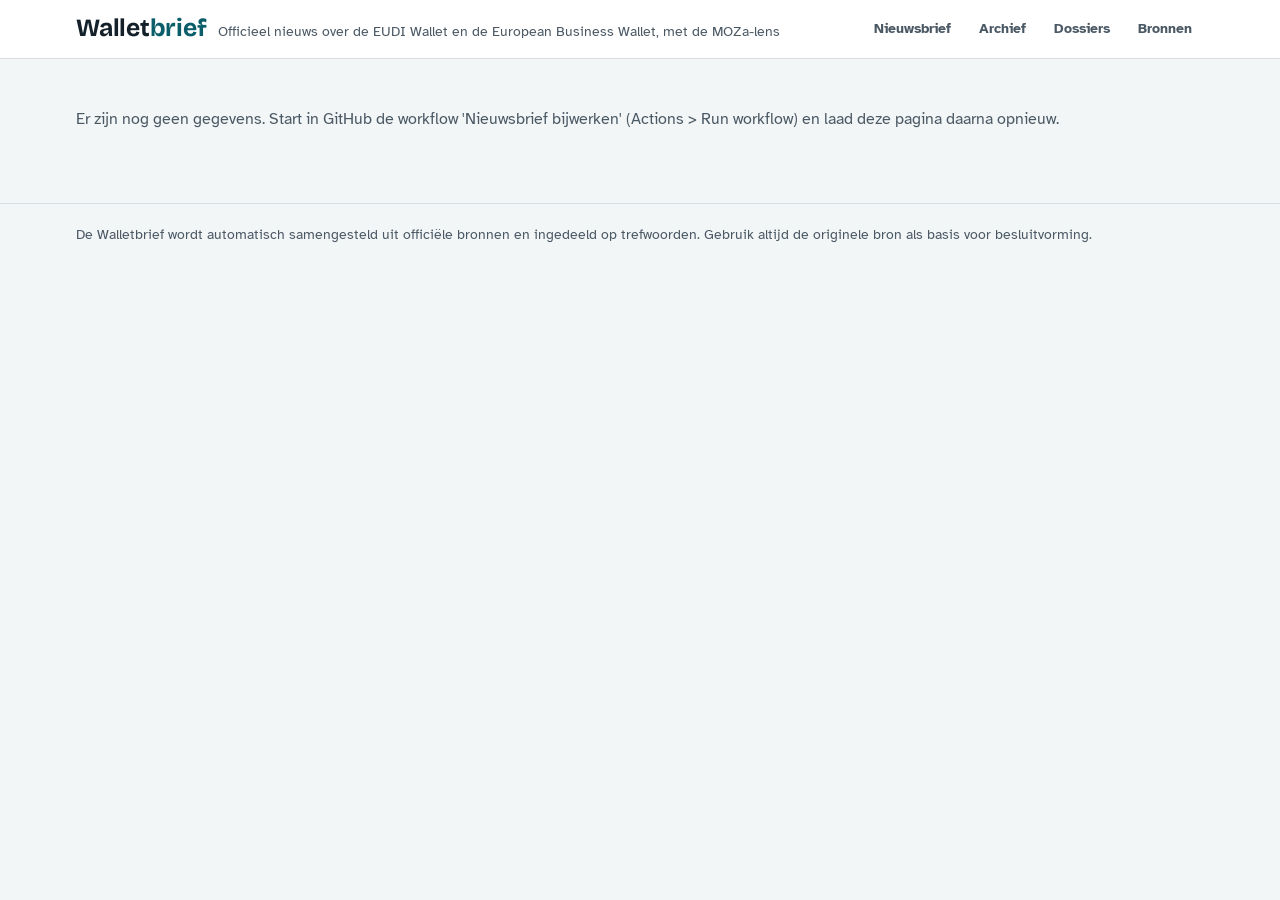
==== site/index.html @ 44b19e05 "Nieuwsbriefsite, betere titelherkenning en nulmeting voor nieuwe bronnen - site/: statische nieuwsbr" ====
<!doctype html>
<html lang="nl">
<head>
<meta charset="utf-8">
<meta name="viewport" content="width=device-width, initial-scale=1, viewport-fit=cover">
<title>Walletbrief EUDI &amp; EBW</title>
<meta name="description" content="Wekelijkse nieuwsbrief met officieel nieuws over de EU Digital Identity Wallet en de European Business Wallet, met de gevolgen voor MijnOverheid Zakelijk.">
<link rel="preconnect" href="https://fonts.googleapis.com">
<link rel="preconnect" href="https://fonts.gstatic.com" crossorigin>
<link rel="stylesheet" href="https://fonts.googleapis.com/css2?family=Atkinson+Hyperlegible:ital,wght@0,400;0,700;1,400&family=Bricolage+Grotesque:opsz,wght@12..96,600;12..96,700&family=IBM+Plex+Mono:wght@400;600&display=swap">
<link rel="stylesheet" href="assets/style.css">
<link rel="icon" href="data:image/svg+xml,%3Csvg xmlns='http://www.w3.org/2000/svg' viewBox='0 0 32 32'%3E%3Crect x='3' y='7' width='26' height='19' rx='4' fill='%230a5d69'/%3E%3Crect x='18' y='13' width='11' height='7' rx='2' fill='%23fbf1e2'/%3E%3C/svg%3E">
</head>
<body>
<!-- inhoud:begin -->
<header class="masthead">
  <div class="wrap">
    <div class="brand">
      <h1>Wallet<span>brief</span></h1>
      <p class="tagline">Officieel nieuws over de EUDI Wallet en de European Business Wallet, met de MOZa-lens</p>
    </div>
    <nav class="tabs" aria-label="Onderdelen">
      <a href="#nieuwsbrief" data-tab="nieuwsbrief">Nieuwsbrief</a>
      <a href="#archief" data-tab="archief">Archief</a>
      <a href="#dossiers" data-tab="dossiers">Dossiers</a>
      <a href="#bronnen" data-tab="bronnen">Bronnen</a>
    </nav>
  </div>
</header>

<main class="wrap">
  <p id="laden" class="empty">Nieuwsbrief wordt geladen…</p>

  <section id="view-nieuwsbrief" class="view" hidden>
    <div class="edition-layout">
      <article class="sheet" id="editie" aria-live="polite"></article>
      <aside class="rail" id="zijkolom"></aside>
    </div>
  </section>

  <section id="view-archief" class="view" hidden>
    <div class="sheet">
      <div class="filters">
        <label for="zoek">Zoeken
          <input type="search" id="zoek" placeholder="bijv. QERDS, eHerkenning, trilogue">
        </label>
        <label for="filter-onderwerp">Onderwerp
          <select id="filter-onderwerp"><option value="">Alle onderwerpen</option></select>
        </label>
        <label for="filter-categorie">Bron
          <select id="filter-categorie"><option value="">Alle bronnen</option></select>
        </label>
        <label for="filter-moza">MOZa-relevantie
          <select id="filter-moza">
            <option value="">Alles</option>
            <option value="hoog">Hoog</option>
            <option value="middel">Middel of hoog</option>
          </select>
        </label>
      </div>
      <p class="result-count" id="aantal-resultaten"></p>
      <div class="items" id="archief-lijst"></div>
      <div class="toolbar no-print"><button type="button" id="meer-resultaten" hidden>Meer berichten tonen</button></div>
    </div>
  </section>

  <section id="view-dossiers" class="view" hidden>
    <div class="sheet" id="dossiers-inhoud"></div>
  </section>

  <section id="view-bronnen" class="view" hidden>
    <div id="bronnen-inhoud"></div>
  </section>
</main>

<footer>
  <div class="wrap">
    <p>De Walletbrief wordt automatisch samengesteld uit officiële bronnen en ingedeeld op trefwoorden. Gebruik altijd de originele bron als basis voor besluitvorming.</p>
    <p id="bijgewerkt"></p>
  </div>
</footer>
<!-- inhoud:einde -->
<script src="assets/app.js"></script>
</body>
</html>
---- site/assets/style.css ----
/* Layout: één leeskolom voor de editie (max. ~70 tekens) met een smalle zijkolom voor
   dossierstatus en cijfers; onder 900px stapelt alles tot één kolom. */
:root {
  --paper: #f3f6f7;      /* pagina: koel gebroken wit met een vleug petrol */
  --sheet: #ffffff;      /* vlak van de editie */
  --ink: #15212a;        /* tekst */
  --ink-2: #4b5965;      /* bijschriften */
  --rule: #d6dee3;       /* lijnen */
  --petrol: #0a5d69;     /* accent: links, koppen */
  --petrol-tint: #e3f0f1;
  --lens: #9a5200;       /* MOZa-lens */
  --lens-tint: #fbf1e2;
  --lens-rule: #ecd2ad;
  --hoog: #b3261e;
  --middel: #0a5d69;
  --laag: #67737e;
  --ok: #1c7444;
  --fout: #b3261e;
  --focus: #1a73e8;

  --font-display: "Bricolage Grotesque", "Segoe UI", system-ui, sans-serif;
  --font-body: "Atkinson Hyperlegible", "Segoe UI", system-ui, -apple-system, sans-serif;
  --font-mono: "IBM Plex Mono", ui-monospace, "Cascadia Mono", Consolas, monospace;

  --step--1: 0.875rem;
  --step-0: 1rem;
  --step-1: 1.2rem;
  --step-2: 1.55rem;
  --step-3: 2.3rem;
  --radius: 6px;
  color-scheme: light;
}

@media (prefers-color-scheme: dark) {
  :root:not([data-theme="light"]) {
    --paper: #0e1418;
    --sheet: #141c21;
    --ink: #e4ebee;
    --ink-2: #a3b0b9;
    --rule: #2a363e;
    --petrol: #6cc7d1;
    --petrol-tint: #16303a;
    --lens: #f2a64a;
    --lens-tint: #261d12;
    --lens-rule: #5a4120;
    --hoog: #ff8f84;
    --middel: #6cc7d1;
    --laag: #93a0aa;
    --ok: #67d396;
    --fout: #ff8f84;
    --focus: #8ab4f8;
    color-scheme: dark;
  }
}

:root[data-theme="dark"] {
  --paper: #0e1418;
  --sheet: #141c21;
  --ink: #e4ebee;
  --ink-2: #a3b0b9;
  --rule: #2a363e;
  --petrol: #6cc7d1;
  --petrol-tint: #16303a;
  --lens: #f2a64a;
  --lens-tint: #261d12;
  --lens-rule: #5a4120;
  --hoog: #ff8f84;
  --middel: #6cc7d1;
  --laag: #93a0aa;
  --ok: #67d396;
  --fout: #ff8f84;
  --focus: #8ab4f8;
  color-scheme: dark;
}

* { box-sizing: border-box; }

body {
  margin: 0;
  background: var(--paper);
  color: var(--ink);
  font-family: var(--font-body);
  font-size: var(--step-0);
  line-height: 1.55;
  -webkit-text-size-adjust: 100%;
}

a { color: var(--petrol); text-underline-offset: 0.18em; text-decoration-thickness: 1px; }
a:hover { text-decoration-thickness: 2px; }
:focus-visible { outline: 3px solid var(--focus); outline-offset: 2px; border-radius: 2px; }

h1, h2, h3 { font-family: var(--font-display); line-height: 1.2; text-wrap: balance; margin: 0; }
p { margin: 0; }

.wrap { max-width: 1160px; margin: 0 auto; padding-inline: 16px; }

/* --- Kop ------------------------------------------------------------------- */
.masthead {
  background: var(--sheet);
  border-bottom: 1px solid var(--rule);
  position: sticky;
  top: env(safe-area-inset-top, 0px);
  z-index: 5;
}
.masthead .wrap { display: flex; flex-wrap: wrap; align-items: center; gap: 8px 24px; padding-block: 12px; }
.brand { display: flex; align-items: baseline; gap: 12px; flex-wrap: wrap; margin-right: auto; }
.brand h1 { font-size: var(--step-2); font-weight: 700; letter-spacing: -0.01em; }
.brand h1 span { color: var(--petrol); }
.brand .tagline { color: var(--ink-2); font-size: var(--step--1); }
.tabs { display: flex; gap: 4px; flex-wrap: wrap; }
.tabs a {
  font-size: var(--step--1); font-weight: 700; text-decoration: none; color: var(--ink-2);
  padding: 6px 12px; border-radius: 999px;
}
.tabs a[aria-current="page"] { background: var(--petrol-tint); color: var(--petrol); }
.tabs a:hover { color: var(--ink); }

main { padding-block: 24px 48px; }
.view[hidden] { display: none !important; }

/* --- Editie ---------------------------------------------------------------- */
.edition-layout { display: grid; grid-template-columns: minmax(0, 1fr) 300px; gap: 32px; align-items: start; }
@media (max-width: 900px) { .edition-layout { grid-template-columns: minmax(0, 1fr); } }

.sheet { background: var(--sheet); border: 1px solid var(--rule); border-radius: var(--radius); padding: 28px clamp(16px, 4vw, 40px) 36px; min-width: 0; }

.edition-head { display: grid; grid-template-columns: minmax(0, 1fr); gap: 14px; padding-bottom: 20px; border-bottom: 2px solid var(--ink); }
.eyebrow { font-family: var(--font-mono); font-size: var(--step--1); letter-spacing: 0.06em; text-transform: uppercase; color: var(--ink-2); }
.edition-head h2 { font-size: var(--step-3); font-weight: 700; letter-spacing: -0.015em; }
.edition-stats { color: var(--ink-2); }
.edition-stats strong { color: var(--ink); font-variant-numeric: tabular-nums; }
.toolbar { display: flex; flex-wrap: wrap; gap: 8px; align-items: center; }

button, select, input[type="search"] {
  font: inherit; font-size: var(--step--1); color: var(--ink); background: var(--sheet);
  border: 1px solid var(--rule); border-radius: var(--radius); padding: 7px 12px;
}
select { max-width: 100%; min-width: 0; }
.toolbar select { flex: 1 1 16rem; }
button { cursor: pointer; font-weight: 700; }
button:hover:not(:disabled) { border-color: var(--petrol); color: var(--petrol); }
button:disabled { opacity: 0.45; cursor: default; }
button.primary { background: var(--petrol); border-color: var(--petrol); color: var(--sheet); }
button.primary:hover { color: var(--sheet); filter: brightness(1.1); }
.toast { font-size: var(--step--1); color: var(--ok); min-height: 1.4em; }

.section { padding-top: 28px; display: grid; gap: 14px; }
.section > h3 { font-size: var(--step-1); font-weight: 700; display: flex; align-items: baseline; gap: 10px; }
.section > h3 .count { font-family: var(--font-mono); font-size: var(--step--1); color: var(--ink-2); font-weight: 400; }
.section-intro { color: var(--ink-2); font-size: var(--step--1); max-width: 68ch; }

.brief { list-style: none; margin: 0; padding: 0; display: grid; gap: 10px; }
.brief li { display: grid; grid-template-columns: auto minmax(0, 1fr); gap: 4px 12px; align-items: baseline; }
.brief a { font-weight: 700; }

/* MOZa-lens: het ene opvallende vlak op de pagina */
.lens { background: var(--lens-tint); border: 1px solid var(--lens-rule); border-radius: var(--radius); padding: 20px clamp(14px, 3vw, 24px); display: grid; gap: 16px; }
.lens > h3 { color: var(--lens); }
.lens-theme { display: grid; gap: 6px; padding-top: 14px; border-top: 1px solid var(--lens-rule); }
.lens-theme:first-of-type { border-top: 0; padding-top: 0; }
.lens-theme h4 { margin: 0; font-family: var(--font-display); font-size: var(--step-0); }
.lens-theme .parts { font-family: var(--font-mono); font-size: 0.78rem; color: var(--lens); }
.lens-theme p { font-size: var(--step--1); color: var(--ink-2); max-width: 70ch; }
.lens-theme ul { margin: 2px 0 0; padding-left: 18px; display: grid; gap: 4px; }
.lens-theme li { font-size: var(--step--1); }

.items { display: grid; }
.item { display: grid; gap: 6px; padding-block: 16px; border-top: 1px solid var(--rule); min-width: 0; scroll-margin-top: 90px; }
.items .item:first-child { border-top: 0; padding-top: 4px; }
.item-meta { display: flex; flex-wrap: wrap; gap: 4px 10px; align-items: center; font-size: var(--step--1); color: var(--ink-2); }
.item-meta time { font-family: var(--font-mono); font-size: 0.8rem; font-variant-numeric: tabular-nums; }
.item h4 { margin: 0; font-family: var(--font-display); font-size: var(--step-1); font-weight: 600; line-height: 1.3; text-wrap: balance; overflow-wrap: anywhere; }
.item h4 a { color: var(--ink); text-decoration: none; }
.item h4 a:hover { color: var(--petrol); text-decoration: underline; }
.item-summary { max-width: 70ch; overflow-wrap: anywhere; }
.item-moza { display: flex; flex-wrap: wrap; gap: 6px 10px; align-items: baseline; font-size: var(--step--1); color: var(--ink-2); max-width: 74ch; }
.item-moza .label { font-family: var(--font-mono); font-size: 0.75rem; letter-spacing: 0.06em; text-transform: uppercase; color: var(--lens); font-weight: 600; }
.item-moza .note { color: var(--ink); }
.item details { font-size: var(--step--1); color: var(--ink-2); }
.item details summary { cursor: pointer; width: fit-content; }
.item .also { font-size: var(--step--1); color: var(--ink-2); }

.chip {
  display: inline-flex; align-items: center; gap: 4px; font-family: var(--font-mono); font-size: 0.72rem;
  letter-spacing: 0.04em; text-transform: uppercase; padding: 1px 7px; border-radius: 999px;
  border: 1px solid currentColor; line-height: 1.5; white-space: nowrap;
}
.chip.topic { color: var(--petrol); }
.chip.nieuw { color: var(--ok); }
.chip.level-hoog { color: var(--hoog); }
.chip.level-middel { color: var(--middel); }
.chip.level-laag, .chip.level-geen { color: var(--laag); }
.chip.ai { color: var(--ink-2); border-style: dashed; }

.empty { color: var(--ink-2); padding: 24px 0; }

/* Zijkolom */
.rail { display: grid; gap: 20px; min-width: 0; }
.rail section { background: var(--sheet); border: 1px solid var(--rule); border-radius: var(--radius); padding: 18px; display: grid; gap: 10px; }
.rail h3 { font-size: var(--step-0); }
.rail .mono { font-family: var(--font-mono); font-size: 0.78rem; color: var(--ink-2); overflow-wrap: anywhere; }
.figures { display: grid; grid-template-columns: repeat(2, minmax(0, 1fr)); gap: 12px; margin: 0; }
.figures div { display: grid; }
.figures dt { font-size: var(--step--1); color: var(--ink-2); order: 2; }
.figures dd { margin: 0; font-family: var(--font-display); font-size: var(--step-2); font-weight: 700; font-variant-numeric: tabular-nums; order: 1; }

/* Tijdlijn (dossierstappen) */
.timeline { list-style: none; margin: 0; padding: 0; display: grid; gap: 0; }
.timeline li { display: grid; grid-template-columns: 14px minmax(0, 1fr); gap: 0 12px; position: relative; padding-bottom: 14px; }
.timeline li::before { content: ""; width: 10px; height: 10px; border-radius: 50%; background: var(--petrol); margin-top: 6px; grid-row: 1 / span 2; }
.timeline li::after { content: ""; position: absolute; left: 4.5px; top: 18px; bottom: 0; width: 1px; background: var(--rule); }
.timeline li:last-child::after { display: none; }
.timeline li.expected::before { background: transparent; border: 1.5px dashed var(--petrol); }
.timeline .when { font-family: var(--font-mono); font-size: 0.78rem; color: var(--ink-2); font-variant-numeric: tabular-nums; }
.timeline .what { font-size: var(--step--1); }
.timeline.compact li { padding-bottom: 10px; }

/* --- Archief ----------------------------------------------------------------- */
.filters { display: flex; flex-wrap: wrap; gap: 10px; align-items: end; margin-bottom: 8px; }
.filters label { display: grid; gap: 4px; font-size: var(--step--1); color: var(--ink-2); }
.filters input[type="search"] { min-width: min(320px, 100%); }
.result-count { font-size: var(--step--1); color: var(--ink-2); font-variant-numeric: tabular-nums; }

/* --- Dossiers ------------------------------------------------------------------ */
.dossiers { display: grid; grid-template-columns: repeat(auto-fit, minmax(min(100%, 420px), 1fr)); gap: 24px; }
.dossier { display: grid; gap: 12px; align-content: start; }
.dossier h2, .moza-block h2 { font-size: var(--step-2); }
.dossier .code { font-family: var(--font-mono); font-size: var(--step--1); color: var(--ink-2); }
.dossier .status { font-weight: 700; }
.moza-block { margin-top: 24px; display: grid; gap: 16px; }
.moza-block .intro { max-width: 72ch; }
.questions { display: grid; grid-template-columns: repeat(auto-fit, minmax(min(100%, 320px), 1fr)); gap: 16px; margin: 0; }
.questions div { border-top: 2px solid var(--lens); padding-top: 10px; display: grid; gap: 6px; align-content: start; }
.questions dt { font-family: var(--font-display); font-weight: 700; }
.questions dd { margin: 0; color: var(--ink-2); font-size: var(--step--1); }
.themes { display: grid; grid-template-columns: repeat(auto-fit, minmax(min(100%, 300px), 1fr)); gap: 16px; }
.themes article { display: grid; gap: 4px; align-content: start; }
.themes h4 { margin: 0; font-family: var(--font-display); }
.themes p { font-size: var(--step--1); color: var(--ink-2); }

/* --- Bronnen ------------------------------------------------------------------ */
.table-wrap { overflow-x: auto; border: 1px solid var(--rule); border-radius: var(--radius); background: var(--sheet); }
table { border-collapse: collapse; width: 100%; font-size: var(--step--1); }
th, td { text-align: left; padding: 10px 12px; border-bottom: 1px solid var(--rule); vertical-align: top; }
th { font-family: var(--font-mono); font-size: 0.75rem; letter-spacing: 0.05em; text-transform: uppercase; color: var(--ink-2); font-weight: 600; white-space: nowrap; }
td.num { font-variant-numeric: tabular-nums; white-space: nowrap; }
td .desc { color: var(--ink-2); margin-top: 4px; max-width: 60ch; }
td .err { color: var(--fout); margin-top: 4px; overflow-wrap: anywhere; }
.chip.status-ok { color: var(--ok); }
.chip.status-fout { color: var(--fout); }
.chip.status-uit, .chip.status-nog { color: var(--laag); }
.category-head td { background: var(--paper); font-family: var(--font-display); font-weight: 700; color: var(--ink); }

footer { border-top: 1px solid var(--rule); color: var(--ink-2); font-size: var(--step--1); }
footer .wrap { padding-block: 20px 32px; display: grid; gap: 6px; max-width: 1160px; }

.visually-hidden {
  position: absolute; width: 1px; height: 1px; padding: 0; margin: -1px; overflow: hidden;
  clip: rect(0, 0, 0, 0); white-space: nowrap; border: 0;
}

.notice { background: var(--petrol-tint); border-radius: var(--radius); padding: 12px 16px; font-size: var(--step--1); }

@media (prefers-reduced-motion: no-preference) {
  .item.highlight { animation: highlight 1.6s ease-out; }
  @keyframes highlight { from { background: var(--lens-tint); } to { background: transparent; } }
}

@media print {
  .masthead, .rail, .toolbar, footer, .no-print { display: none !important; }
  body, .sheet { background: #fff; color: #000; border: 0; }
  .edition-layout { display: block; }
  a { color: #000; }
  .lens { break-inside: avoid; }
  .item { break-inside: avoid; }
}
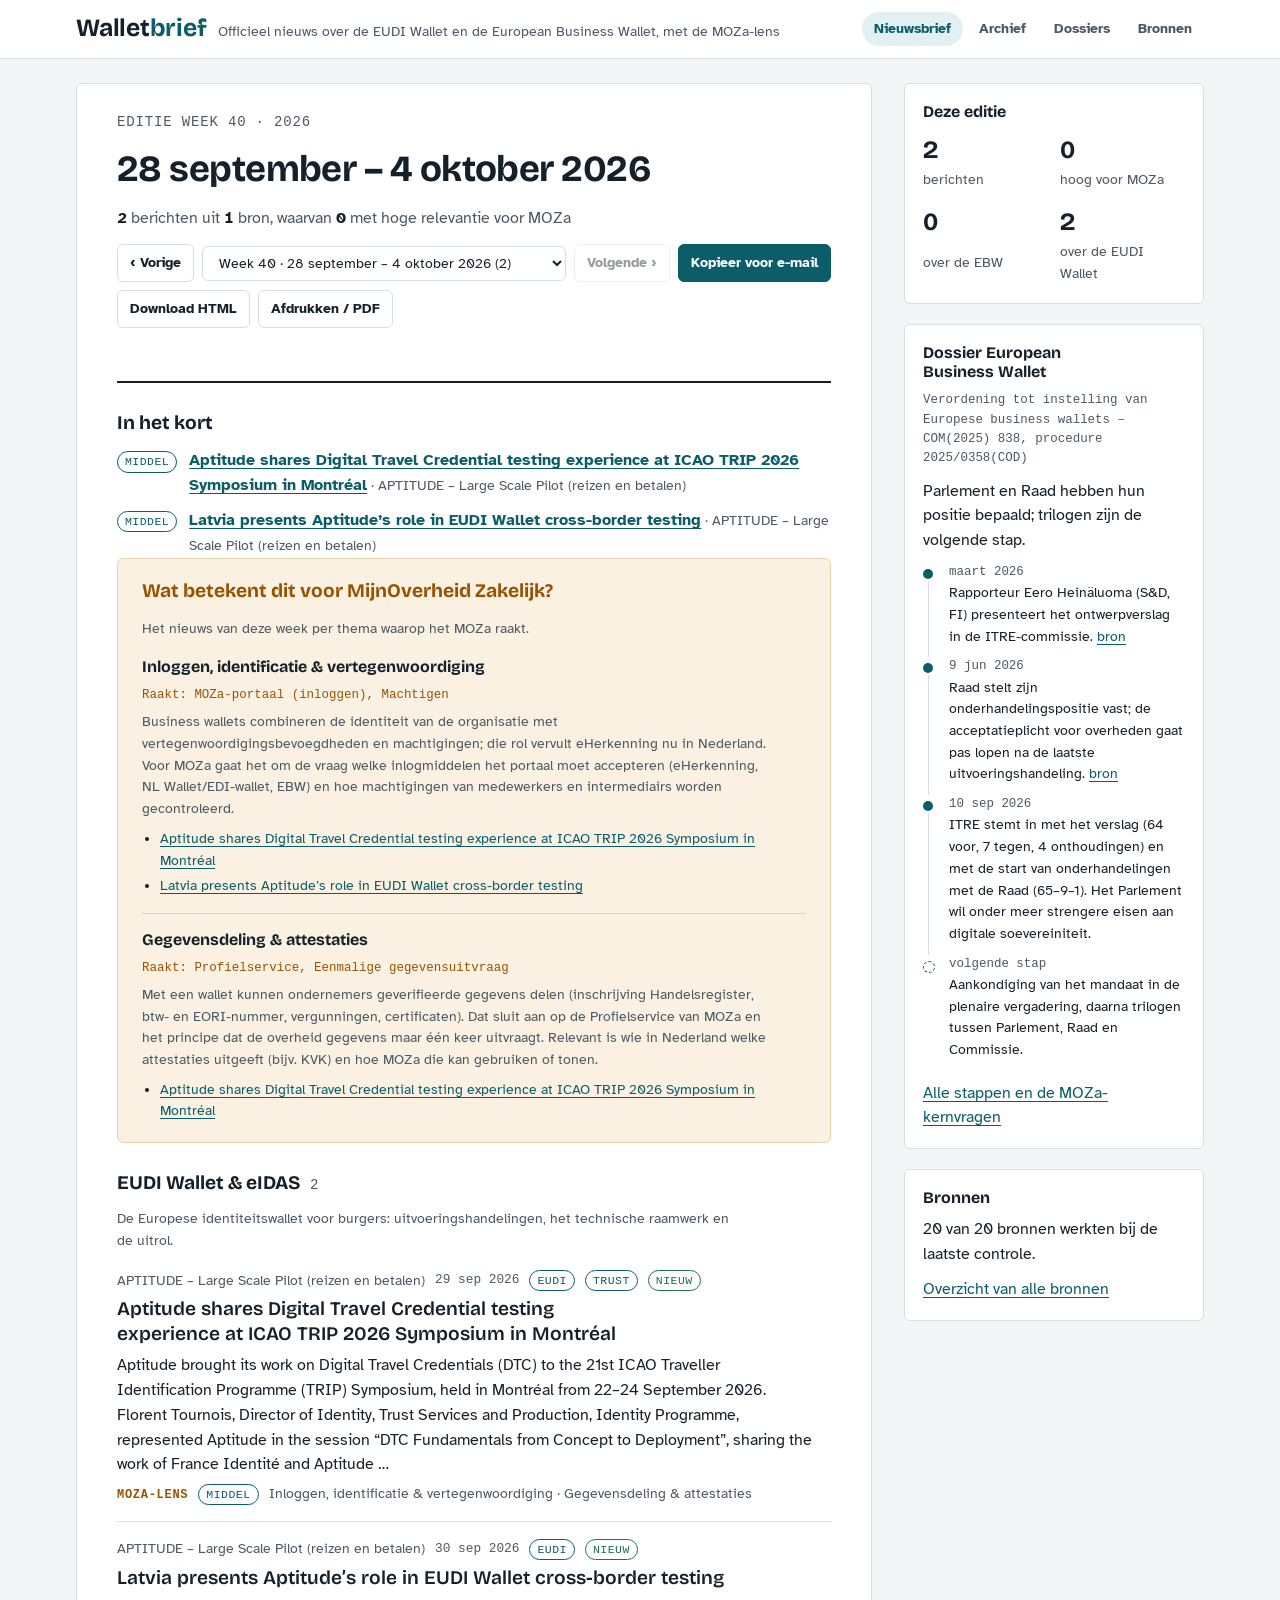
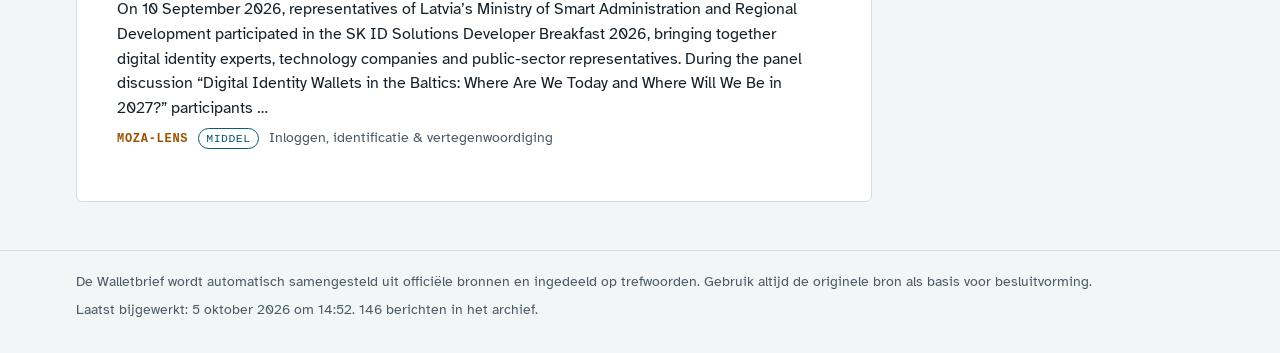
==== commit 6c947e95: "Weekoverzicht per mail via Laposta Elke vrijdag maakt de workflow een weekoverzicht aan als campagne" ====
--- a/site/index.html
+++ b/site/index.html
@@ -76,6 +76,7 @@
 <footer>
   <div class="wrap">
     <p>De Walletbrief wordt automatisch samengesteld uit officiële bronnen en ingedeeld op trefwoorden. Gebruik altijd de originele bron als basis voor besluitvorming.</p>
+    <p id="aanmelden-voet" hidden></p>
     <p id="bijgewerkt"></p>
   </div>
 </footer>
--- a/site/assets/style.css
+++ b/site/assets/style.css
@@ -173,6 +173,8 @@
 .item h4 a { color: var(--ink); text-decoration: none; }
 .item h4 a:hover { color: var(--petrol); text-decoration: underline; }
 .item-summary { max-width: 70ch; overflow-wrap: anywhere; }
+.item-fragment { max-width: 70ch; font-size: var(--step--1); color: var(--ink-2); overflow-wrap: anywhere; }
+.item-fragment .label { font-family: var(--font-mono); font-size: 0.75rem; letter-spacing: 0.06em; text-transform: uppercase; }
 .item-moza { display: flex; flex-wrap: wrap; gap: 6px 10px; align-items: baseline; font-size: var(--step--1); color: var(--ink-2); max-width: 74ch; }
 .item-moza .label { font-family: var(--font-mono); font-size: 0.75rem; letter-spacing: 0.06em; text-transform: uppercase; color: var(--lens); font-weight: 600; }
 .item-moza .note { color: var(--ink); }
@@ -199,6 +201,14 @@
 .rail section { background: var(--sheet); border: 1px solid var(--rule); border-radius: var(--radius); padding: 18px; display: grid; gap: 10px; }
 .rail h3 { font-size: var(--step-0); }
 .rail .mono { font-family: var(--font-mono); font-size: 0.78rem; color: var(--ink-2); overflow-wrap: anywhere; }
+.rail .subscribe { border-color: var(--petrol); border-top-width: 4px; }
+.rail .note { font-size: var(--step--1); color: var(--ink-2); }
+a.button {
+  justify-self: start; display: inline-block; font-size: var(--step--1); font-weight: 700; text-decoration: none;
+  border: 1px solid var(--rule); border-radius: var(--radius); padding: 7px 14px; color: var(--ink); background: var(--sheet);
+}
+a.button.primary { background: var(--petrol); border-color: var(--petrol); color: var(--sheet); }
+a.button.primary:hover { filter: brightness(1.1); }
 .figures { display: grid; grid-template-columns: repeat(2, minmax(0, 1fr)); gap: 12px; margin: 0; }
 .figures div { display: grid; }
 .figures dt { font-size: var(--step--1); color: var(--ink-2); order: 2; }
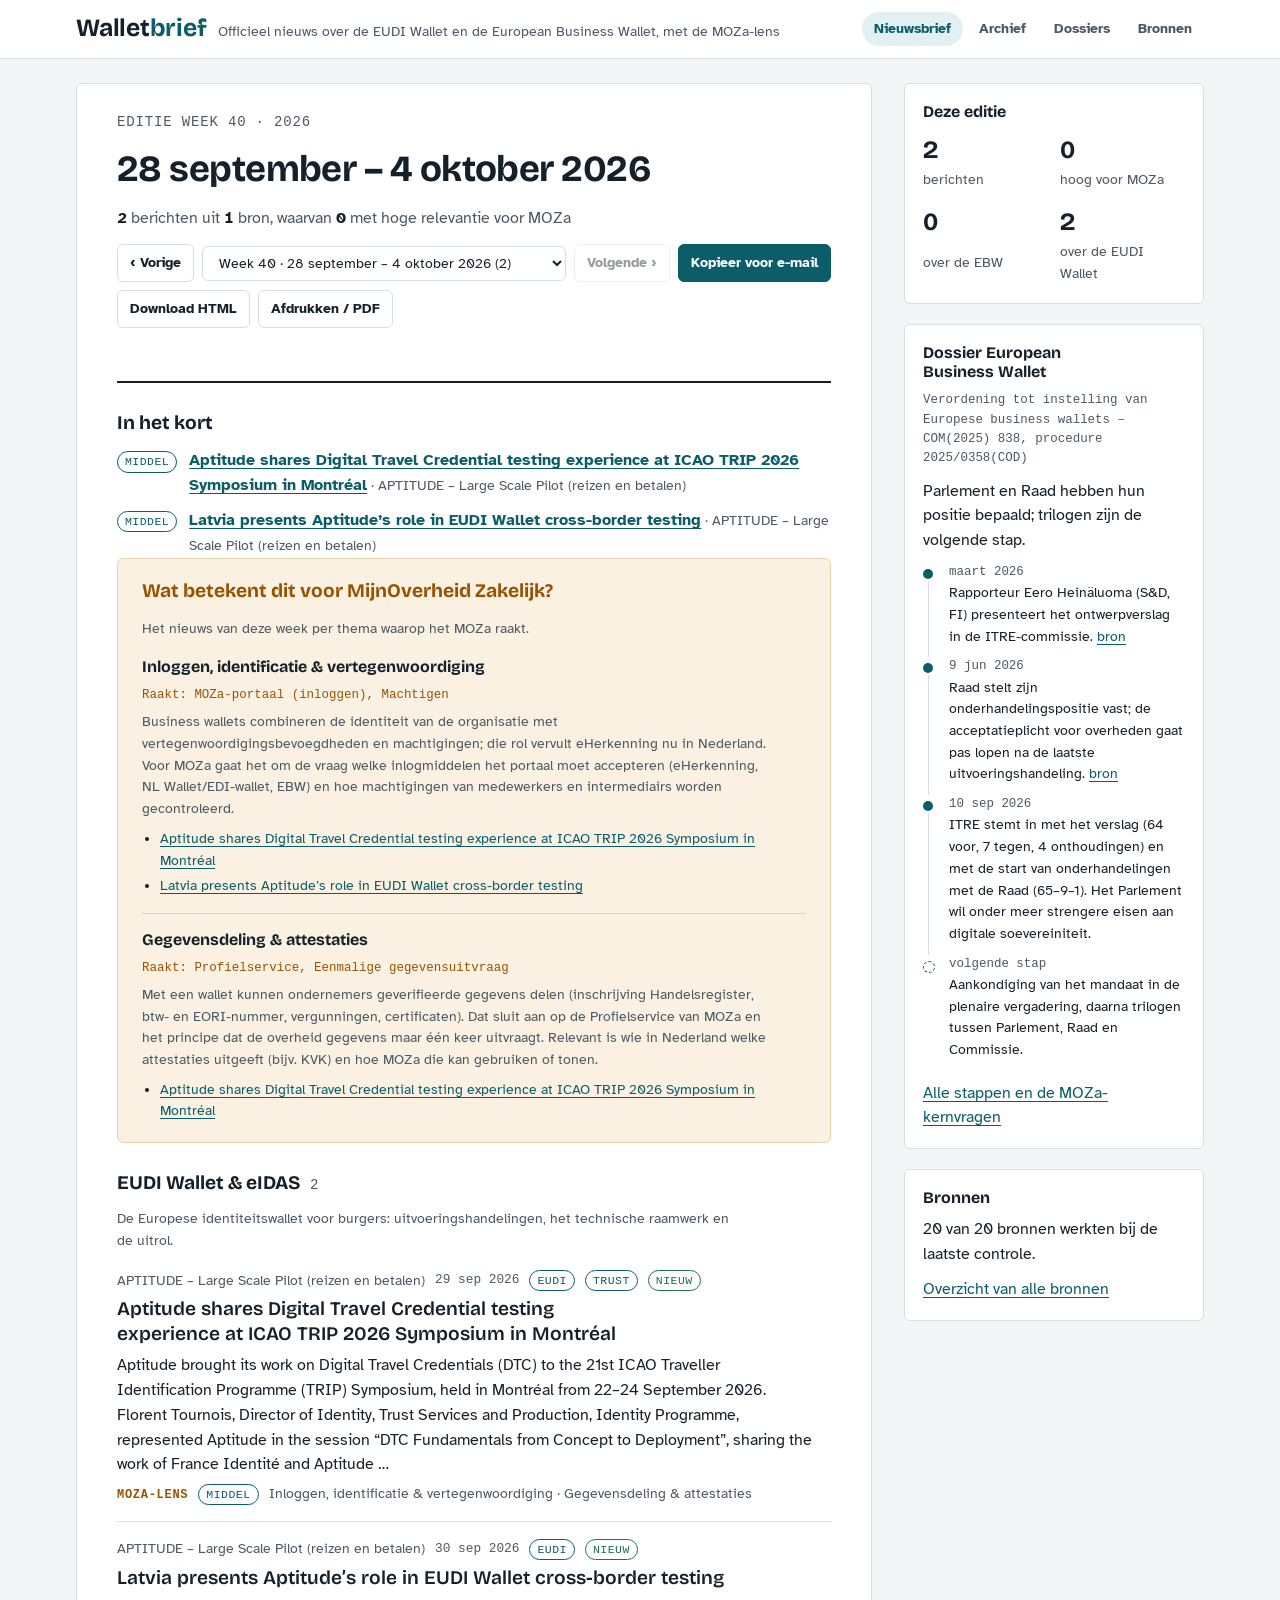
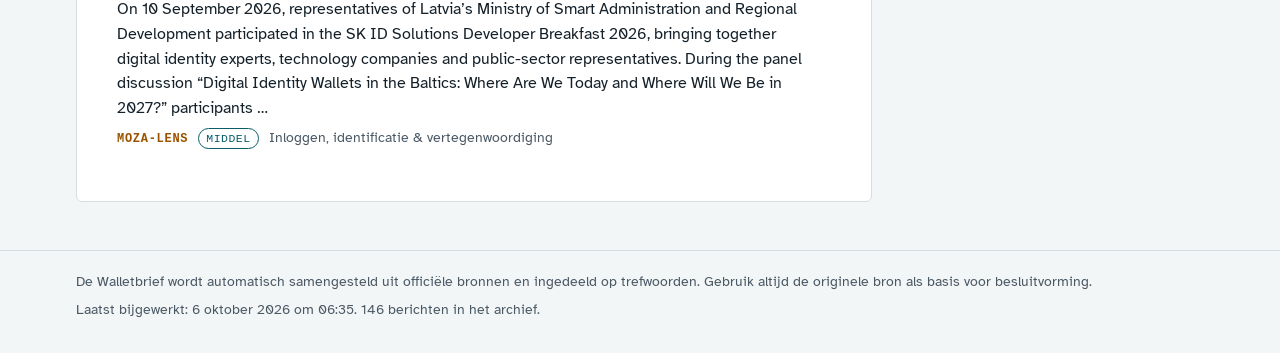
==== commit 532cbb2d: "Weekoverzicht per mail verwijderd De notificatiedienst via Laposta is niet langer gewenst. Dit draai" ====
--- a/site/index.html
+++ b/site/index.html
@@ -76,7 +76,6 @@
 <footer>
   <div class="wrap">
     <p>De Walletbrief wordt automatisch samengesteld uit officiële bronnen en ingedeeld op trefwoorden. Gebruik altijd de originele bron als basis voor besluitvorming.</p>
-    <p id="aanmelden-voet" hidden></p>
     <p id="bijgewerkt"></p>
   </div>
 </footer>
--- a/site/assets/style.css
+++ b/site/assets/style.css
@@ -201,14 +201,6 @@
 .rail section { background: var(--sheet); border: 1px solid var(--rule); border-radius: var(--radius); padding: 18px; display: grid; gap: 10px; }
 .rail h3 { font-size: var(--step-0); }
 .rail .mono { font-family: var(--font-mono); font-size: 0.78rem; color: var(--ink-2); overflow-wrap: anywhere; }
-.rail .subscribe { border-color: var(--petrol); border-top-width: 4px; }
-.rail .note { font-size: var(--step--1); color: var(--ink-2); }
-a.button {
-  justify-self: start; display: inline-block; font-size: var(--step--1); font-weight: 700; text-decoration: none;
-  border: 1px solid var(--rule); border-radius: var(--radius); padding: 7px 14px; color: var(--ink); background: var(--sheet);
-}
-a.button.primary { background: var(--petrol); border-color: var(--petrol); color: var(--sheet); }
-a.button.primary:hover { filter: brightness(1.1); }
 .figures { display: grid; grid-template-columns: repeat(2, minmax(0, 1fr)); gap: 12px; margin: 0; }
 .figures div { display: grid; }
 .figures dt { font-size: var(--step--1); color: var(--ink-2); order: 2; }
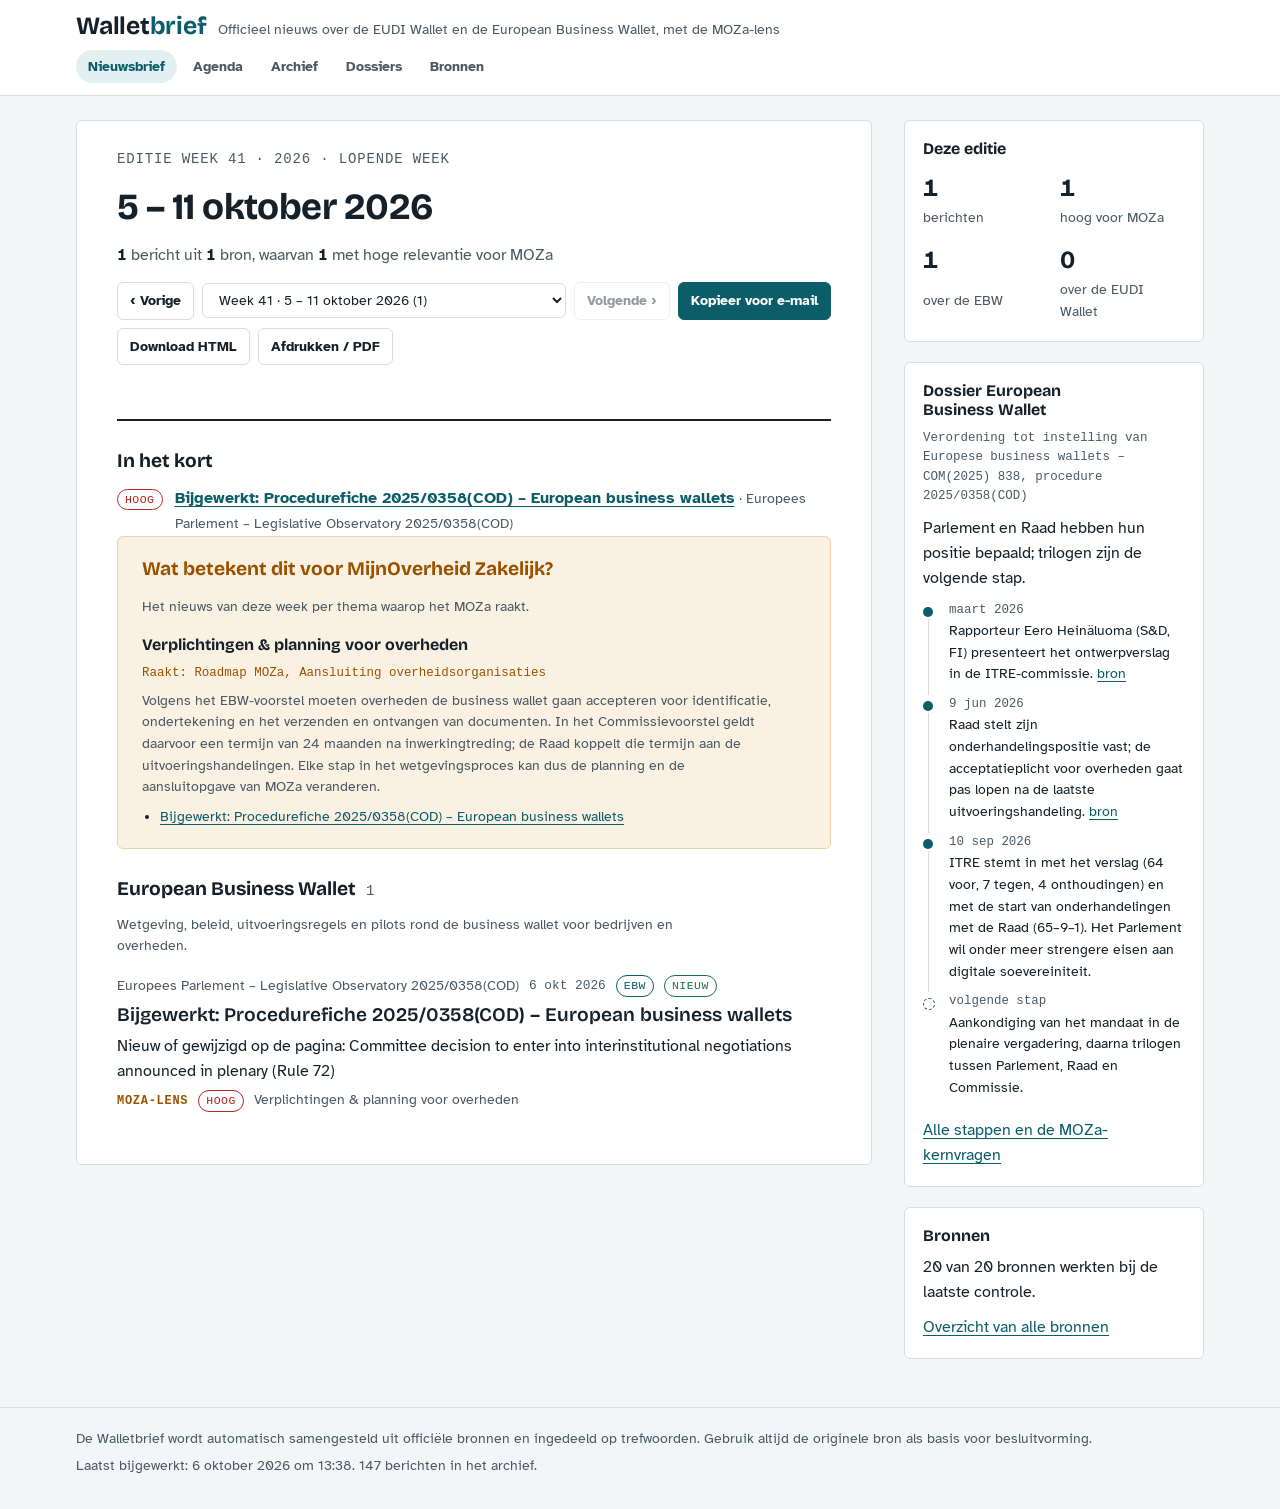
==== commit 388de6b0: "Agenda met komende evenementen over de EUDI Wallet en de Business Wallet Nieuw tabblad Agenda: via e" ====
--- a/site/index.html
+++ b/site/index.html
@@ -21,6 +21,7 @@
     </div>
     <nav class="tabs" aria-label="Onderdelen">
       <a href="#nieuwsbrief" data-tab="nieuwsbrief">Nieuwsbrief</a>
+      <a href="#agenda" data-tab="agenda">Agenda</a>
       <a href="#archief" data-tab="archief">Archief</a>
       <a href="#dossiers" data-tab="dossiers">Dossiers</a>
       <a href="#bronnen" data-tab="bronnen">Bronnen</a>
@@ -35,6 +36,13 @@
     <div class="edition-layout">
       <article class="sheet" id="editie" aria-live="polite"></article>
       <aside class="rail" id="zijkolom"></aside>
+    </div>
+  </section>
+
+  <section id="view-agenda" class="view" hidden>
+    <div class="agenda-layout">
+      <div class="sheet" id="agenda-inhoud"></div>
+      <aside class="rail" id="agenda-zijkolom"></aside>
     </div>
   </section>
 
--- a/site/assets/style.css
+++ b/site/assets/style.css
@@ -217,6 +217,77 @@
 .timeline .what { font-size: var(--step--1); }
 .timeline.compact li { padding-bottom: 10px; }
 
+/* --- Agenda ------------------------------------------------------------------ */
+.agenda-layout { display: grid; grid-template-columns: minmax(0, 1fr) 300px; gap: 32px; align-items: start; }
+@media (max-width: 900px) { .agenda-layout { grid-template-columns: minmax(0, 1fr); } }
+.agenda-title { display: flex; flex-wrap: wrap; align-items: end; justify-content: space-between; gap: 12px 24px; }
+.agenda-select { display: grid; gap: 4px; font-size: var(--step--1); color: var(--ink-2); font-weight: 700; }
+.agenda-select select { font-size: var(--step-0); font-weight: 700; padding: 8px 12px; min-width: min(16rem, 100%); border-color: var(--petrol); }
+
+.kalender-wrap { margin-top: 20px; display: grid; gap: 8px; }
+.kalender { table-layout: fixed; border: 1px solid var(--rule); border-radius: var(--radius); }
+.kalender th { text-align: center; padding: 6px 2px; background: var(--paper); }
+.kalender td { height: 96px; padding: 4px; border: 1px solid var(--rule); vertical-align: top; }
+.kalender td.weekend { background: color-mix(in srgb, var(--paper) 55%, var(--sheet)); }
+.kalender td.buiten { background: var(--paper); }
+.kalender td.buiten .dagnummer { opacity: 0.5; }
+.dagnummer { display: inline-block; min-width: 1.7em; padding: 1px 5px; border-radius: 999px; font-family: var(--font-mono); font-size: 0.78rem; color: var(--ink-2); font-variant-numeric: tabular-nums; }
+.dagnummer .maand { text-transform: lowercase; }
+.vandaag .dagnummer { background: var(--petrol); color: var(--sheet); font-weight: 700; }
+.dag-items { list-style: none; margin: 4px 0 0; padding: 0; display: grid; gap: 3px; }
+.kal-ev {
+  display: -webkit-box; -webkit-line-clamp: 3; -webkit-box-orient: vertical; overflow: hidden; overflow-wrap: anywhere;
+  font-size: 0.74rem; line-height: 1.3; padding: 2px 5px; border-radius: 4px; text-decoration: none; color: var(--ink);
+  background: var(--petrol-tint); border-left: 3px solid var(--petrol);
+}
+.kal-ev:hover { text-decoration: underline; }
+.kal-ev .tijd { font-family: var(--font-mono); font-size: 0.68rem; color: var(--ink-2); }
+.kal-ev.cat-nl-overheid { border-left-color: var(--lens); background: var(--lens-tint); }
+.kal-ev.cat-derden { border-left-color: var(--laag); background: var(--paper); }
+.kal-ev.since-visit { box-shadow: 0 0 0 2px var(--ok); }
+.dag-link { display: none; }
+.legend { display: flex; flex-wrap: wrap; gap: 4px 16px; font-size: var(--step--1); color: var(--ink-2); }
+.legend span::before { content: ""; display: inline-block; width: 10px; height: 10px; border-radius: 2px; margin-right: 6px; vertical-align: -1px; background: var(--petrol); }
+.legend .cat-nl-overheid::before { background: var(--lens); }
+.legend .cat-derden::before { background: var(--laag); }
+
+@media (max-width: 720px) {
+  .kalender th { font-size: 0.68rem; padding: 4px 0; }
+  .kalender td { height: 52px; padding: 2px; text-align: center; }
+  .dagnummer { padding: 1px 3px; min-width: 0; }
+  .dagnummer .maand { display: none; }
+  .dag-items { display: none; }
+  .dag-link {
+    display: grid; place-items: center; margin: 4px auto 0; width: 22px; height: 22px; border-radius: 50%;
+    background: var(--petrol); color: var(--sheet); font-family: var(--font-mono); font-size: 0.72rem; font-weight: 700;
+    text-decoration: none;
+  }
+}
+
+.agenda-lijst { display: grid; }
+.agenda-dag { display: grid; grid-template-columns: 56px minmax(0, 1fr); gap: 0 16px; border-top: 1px solid var(--rule); scroll-margin-top: 90px; }
+.agenda-dag:first-child { border-top: 0; }
+.datumblok { display: grid; justify-items: center; align-content: start; padding-top: 16px; line-height: 1.15; }
+.datumblok .wd, .datumblok .m { font-family: var(--font-mono); font-size: 0.72rem; letter-spacing: 0.06em; text-transform: uppercase; color: var(--ink-2); }
+.datumblok .d { font-family: var(--font-display); font-size: var(--step-2); font-weight: 700; font-variant-numeric: tabular-nums; }
+.agenda-items .item:first-child { border-top: 0; }
+.agenda-items .item { padding-block: 14px; }
+.item .where { font-size: var(--step--1); }
+.item .where .label, .item .also .label { font-family: var(--font-mono); font-size: 0.72rem; letter-spacing: 0.06em; text-transform: uppercase; color: var(--ink-2); }
+.item.since-visit { box-shadow: inset 3px 0 0 var(--ok); padding-left: 12px; }
+.chip.online { color: var(--ink-2); }
+
+.nieuw-agenda { border-top: 4px solid var(--ok) !important; }
+.nieuw-agenda .note { font-size: var(--step--1); color: var(--ink-2); }
+.nieuw-lijst { list-style: none; margin: 0; padding: 0; display: grid; gap: 12px; }
+.nieuw-lijst li { display: grid; gap: 2px; padding-left: 10px; border-left: 3px solid var(--rule); }
+.nieuw-lijst li.since-visit { border-left-color: var(--ok); }
+.nieuw-lijst .added { font-family: var(--font-mono); font-size: 0.72rem; letter-spacing: 0.05em; text-transform: uppercase; color: var(--ok); }
+.nieuw-lijst a { font-weight: 700; overflow-wrap: anywhere; }
+.nieuw-lijst .when { font-size: var(--step--1); color: var(--ink-2); }
+.binnenkort { list-style: none; margin: 0; padding: 0; display: grid; gap: 8px; font-size: var(--step--1); }
+.binnenkort .when { display: block; font-family: var(--font-mono); font-size: 0.75rem; color: var(--ink-2); }
+
 /* --- Archief ----------------------------------------------------------------- */
 .filters { display: flex; flex-wrap: wrap; gap: 10px; align-items: end; margin-bottom: 8px; }
 .filters label { display: grid; gap: 4px; font-size: var(--step--1); color: var(--ink-2); }
@@ -264,12 +335,14 @@
 .notice { background: var(--petrol-tint); border-radius: var(--radius); padding: 12px 16px; font-size: var(--step--1); }
 
 @media (prefers-reduced-motion: no-preference) {
-  .item.highlight { animation: highlight 1.6s ease-out; }
+  .item.highlight, .agenda-dag.highlight, .nieuw-agenda.highlight { animation: highlight 1.6s ease-out; }
   @keyframes highlight { from { background: var(--lens-tint); } to { background: transparent; } }
 }
 
 @media print {
-  .masthead, .rail, .toolbar, footer, .no-print { display: none !important; }
+  .masthead, .rail, .toolbar, footer, .no-print, .agenda-select { display: none !important; }
+  .agenda-layout { display: block; }
+  .kalender td { height: auto; }
   body, .sheet { background: #fff; color: #000; border: 0; }
   .edition-layout { display: block; }
   a { color: #000; }
